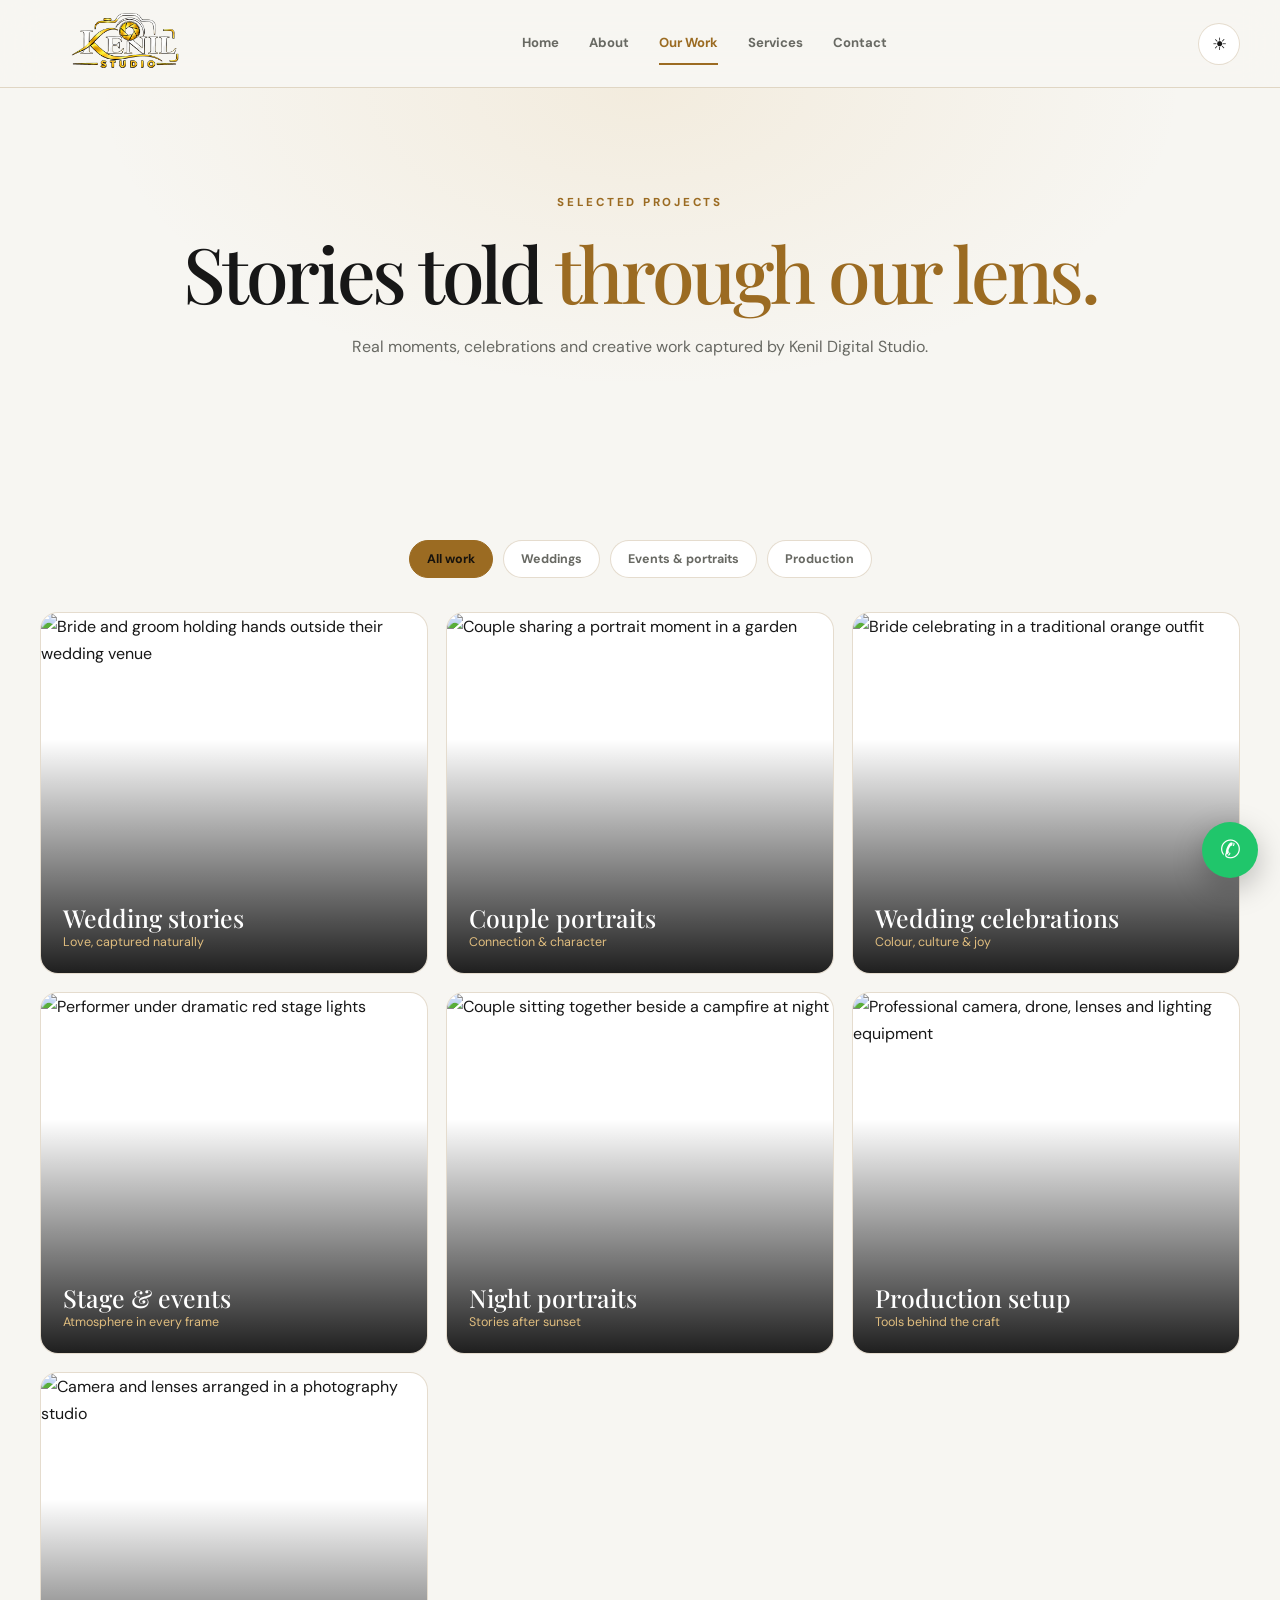
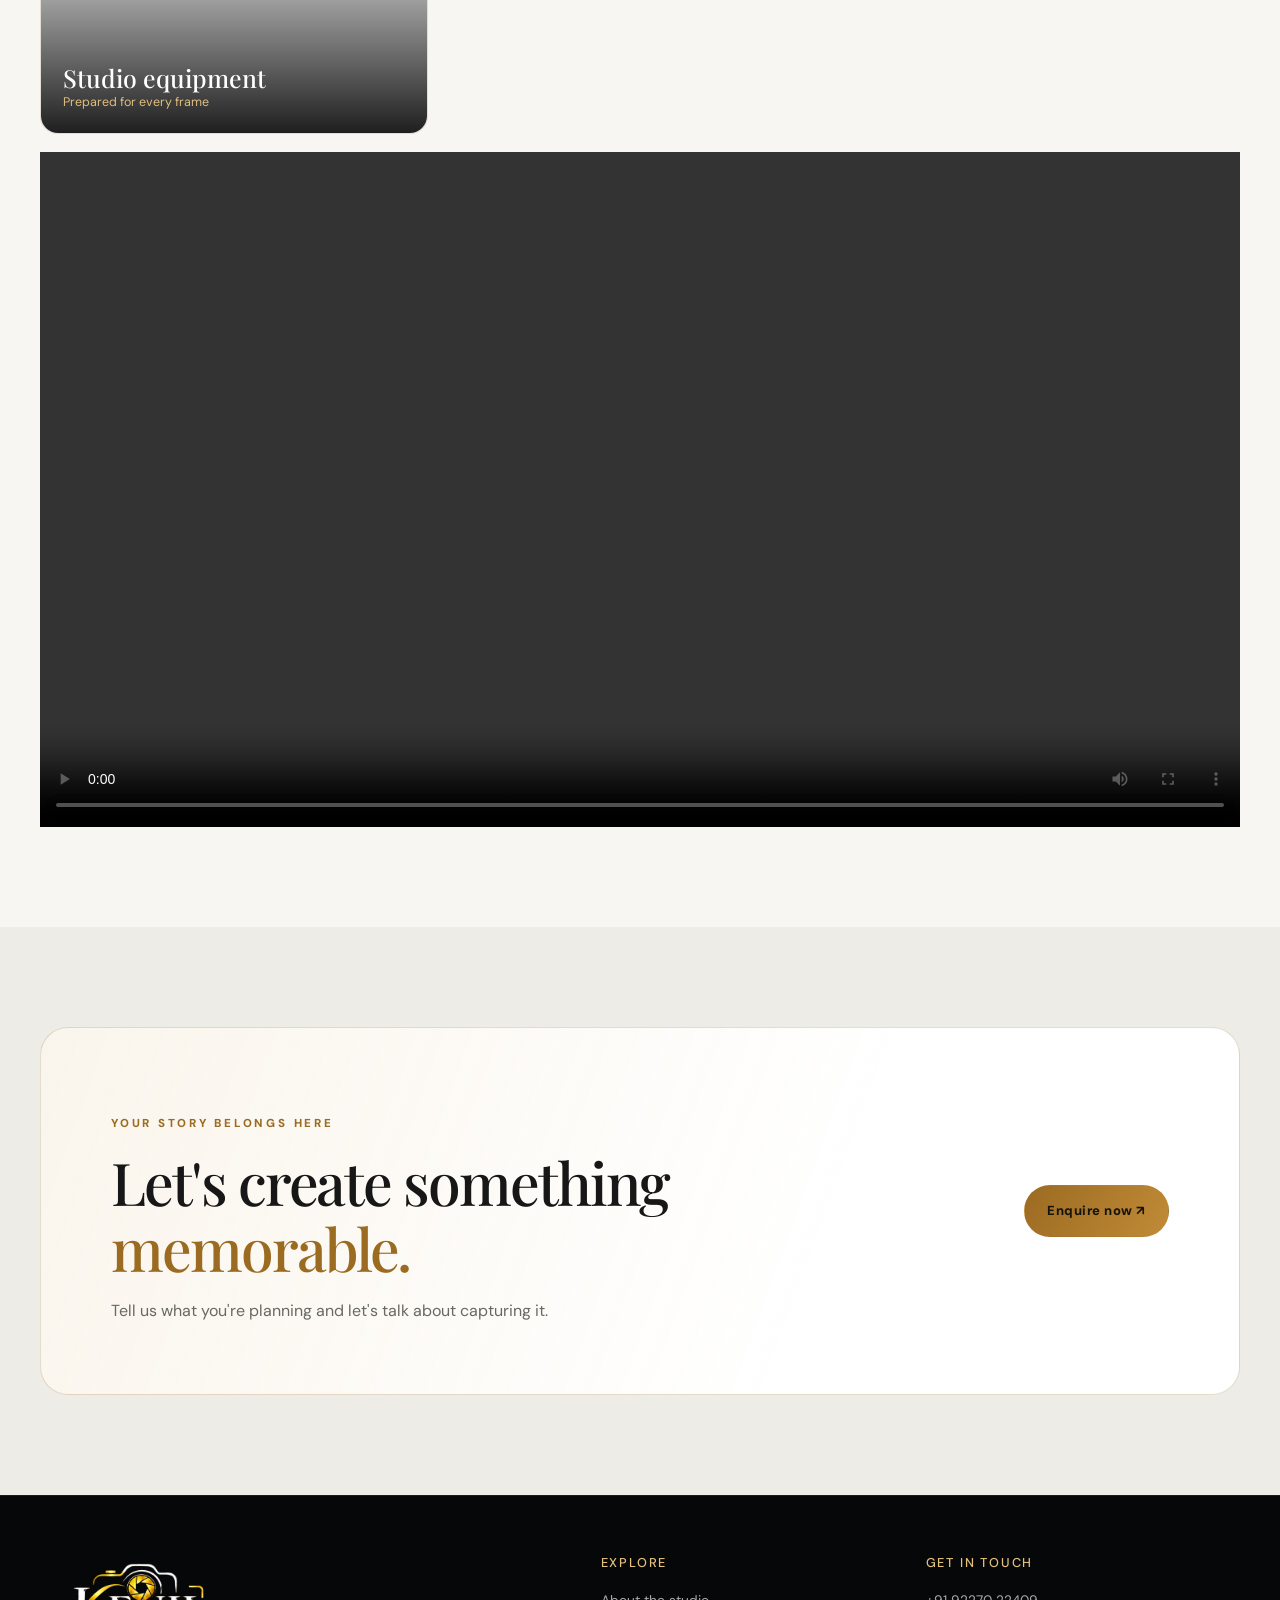
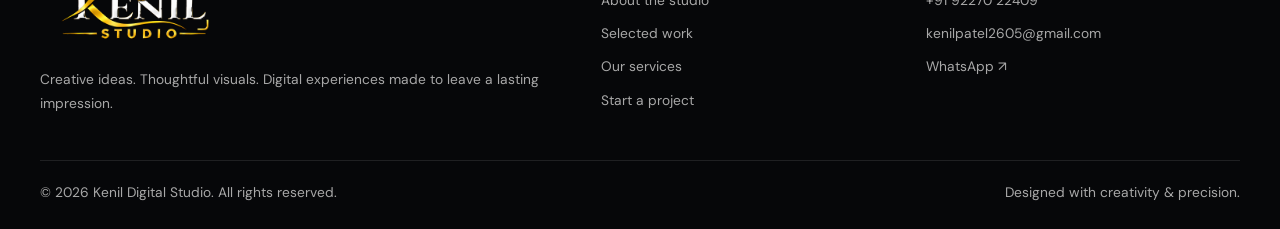
==== work.html @ 93519777 "Add files via upload" ====
<!DOCTYPE html>
<html lang="en">
<head>
  <meta charset="UTF-8">
  <meta name="viewport" content="width=device-width, initial-scale=1, viewport-fit=cover">
  <meta name="theme-color" content="#08090b">
  <meta name="description" content="Explore wedding photography, portraits, event visuals and production work by Kenil Digital Studio.">
  <title>Our Work | Kenil Digital Studio</title>
  <link rel="preconnect" href="https://fonts.googleapis.com">
  <link rel="preconnect" href="https://fonts.gstatic.com" crossorigin>
  <link rel="stylesheet" href="style.css">
</head>
<body>
<header class="site-header">
  <div class="container header-inner">
    <a class="brand" href="index.html" aria-label="Kenil Digital Studio home"><img src="kenil_studio_transparent.png" alt="Kenil Digital Studio logo"></a>
    <nav class="nav" id="primaryNav" aria-label="Main navigation">
      <a href="index.html">Home</a><a href="about.html">About</a><a href="work.html">Our Work</a><a href="services.html">Services</a><a href="contact.html">Contact</a>
    </nav>
    <div class="header-actions">
      <button class="theme-toggle" id="themeToggle" type="button" aria-label="Switch colour theme">☾</button>
      <button class="menu-toggle" id="menuToggle" type="button" aria-label="Open navigation" aria-controls="primaryNav" aria-expanded="false">☰</button>
    </div>
  </div>
</header>
<main>
  <section class="page-hero"><div class="container reveal"><p class="eyebrow">Selected projects</p><h1>Stories told <span class="gold">through our lens.</span></h1><p>Real moments, celebrations and creative work captured by Kenil Digital Studio.</p></div></section>
  <section class="section"><div class="container">
    <div class="portfolio-toolbar" role="group" aria-label="Filter portfolio by category">
      <button class="filter-btn active" type="button" data-filter="all" aria-pressed="true">All work</button>
      <button class="filter-btn" type="button" data-filter="weddings" aria-pressed="false">Weddings</button>
      <button class="filter-btn" type="button" data-filter="events" aria-pressed="false">Events & portraits</button>
      <button class="filter-btn" type="button" data-filter="production" aria-pressed="false">Production</button>
    </div>
    <div class="work-grid portfolio-grid">
      <article class="work-card reveal" data-category="weddings"><img src="assets/images/wedding-couple.webp" alt="Bride and groom holding hands outside their wedding venue" loading="lazy"><div class="work-caption"><h3>Wedding stories</h3><p>Love, captured naturally</p></div></article>
      <article class="work-card reveal" data-category="weddings"><img src="assets/images/couple-portrait.webp" alt="Couple sharing a portrait moment in a garden" loading="lazy"><div class="work-caption"><h3>Couple portraits</h3><p>Connection & character</p></div></article>
      <article class="work-card reveal" data-category="weddings"><img src="assets/images/wedding-celebration.webp" alt="Bride celebrating in a traditional orange outfit" loading="lazy"><div class="work-caption"><h3>Wedding celebrations</h3><p>Colour, culture & joy</p></div></article>
      <article class="work-card reveal" data-category="events"><img src="assets/images/stage-performance.webp" alt="Performer under dramatic red stage lights" loading="lazy"><div class="work-caption"><h3>Stage & events</h3><p>Atmosphere in every frame</p></div></article>
      <article class="work-card reveal" data-category="events"><img src="assets/images/campfire-story.webp" alt="Couple sitting together beside a campfire at night" loading="lazy"><div class="work-caption"><h3>Night portraits</h3><p>Stories after sunset</p></div></article>
      <article class="work-card reveal" data-category="production"><img src="assets/images/camera-equipment.webp" alt="Professional camera, drone, lenses and lighting equipment" loading="lazy"><div class="work-caption"><h3>Production setup</h3><p>Tools behind the craft</p></div></article>
      <article class="work-card reveal" data-category="production"><img src="assets/images/studio-equipment.webp" alt="Camera and lenses arranged in a photography studio" loading="lazy"><div class="work-caption"><h3>Studio equipment</h3><p>Prepared for every frame</p></div></article>
     <article class="video-card reveal" data-category="weddings">
   <video
     controls
     controlsList="nodownload noplaybackrate"
     disablePictureInPicture
     oncontextmenu="return false"
     preload="metadata"
     width="100%"
     aria-label="Cinematic memories video">
     <source src="PART_01.mp4" type="video/mp4">
   </video>
  </article>
    </div>
  </div></section>
  <section class="section section-soft"><div class="container"><div class="feature-band"><div><p class="eyebrow">Your story belongs here</p><h2>Let's create something <span class="gold">memorable.</span></h2><p>Tell us what you're planning and let's talk about capturing it.</p></div><a class="btn btn-primary" href="contact.html">Enquire now ↗</a></div></div></section>
</main>
<footer class="site-footer"><div class="container"><div class="footer-grid">
  <div class="footer-brand"><a href="index.html"><img src="kenil_studio_transparent.png" alt="Kenil Digital Studio"></a><p>Creative ideas. Thoughtful visuals. Digital experiences made to leave a lasting impression.</p></div>
  <div><h3>Explore</h3><div class="footer-links"><a href="about.html">About the studio</a><a href="work.html">Selected work</a><a href="services.html">Our services</a><a href="contact.html">Start a project</a></div></div>
  <div><h3>Get in touch</h3><div class="footer-links"><a href="tel:+919227022409">+91 92270 22409</a><a href="mailto:kenilpatel2605@gmail.com">kenilpatel2605@gmail.com</a><a href="https://wa.me/919227022409" target="_blank" rel="noopener noreferrer">WhatsApp ↗</a></div></div>
</div><div class="footer-bottom"><p>© <span data-year></span> Kenil Digital Studio. All rights reserved.</p><p>Designed with creativity & precision.</p></div></div></footer>
<a class="whatsapp-float" href="https://wa.me/919227022409?text=Hello%20Kenil%20Digital%20Studio%2C%20I%20would%20like%20to%20discuss%20a%20project." target="_blank" rel="noopener noreferrer" aria-label="Chat with us on WhatsApp">✆</a>
<script src="script.js" defer></script>
</body>
</html>
---- style.css ----
@import url('https://fonts.googleapis.com/css2?family=DM+Sans:wght@400;500;600;700;800&family=Manrope:wght@400;500;600;700;800&family=Playfair+Display:wght@500;600;700&display=swap');

:root{
  color-scheme:dark;
  --bg:#08090b; --bg-soft:#101216; --surface:#14171c; --surface-2:#1a1e24;
  --text:#f7f5ef; --muted:#a6a7aa; --gold:#d8ad62; --gold-2:#f2d49b;
  --line:rgba(216,173,98,.2); --header:rgba(8,9,11,.82);
  --shadow:0 24px 80px rgba(0,0,0,.28); --radius:22px;
  --max:1200px;
}
[data-theme="light"]{
  color-scheme:light;
  --bg:#f7f6f2; --bg-soft:#eeece6; --surface:#fff; --surface-2:#f4f1e9;
  --text:#171717; --muted:#686963; --gold:#9b6b22; --gold-2:#c18b37;
  --line:rgba(139,98,35,.22); --header:rgba(247,246,242,.88);
  --shadow:0 24px 70px rgba(48,39,22,.10);
}
*{box-sizing:border-box;margin:0;padding:0}
html{scroll-behavior:smooth;scroll-padding-top:90px}
body{font-family:"DM Sans",sans-serif;background:var(--bg);color:var(--text);line-height:1.7;overflow-x:hidden;transition:background .25s,color .25s}
body,button,input,textarea{font-family:"DM Sans",sans-serif}
a{color:inherit;text-decoration:none}
img{display:block;max-width:100%}
button{color:inherit}
.container{width:min(var(--max),calc(100% - 48px));margin-inline:auto}
.section{padding:100px 0}
.section-soft{background:var(--bg-soft)}
.eyebrow{font-size:.72rem;letter-spacing:.24em;text-transform:uppercase;font-weight:800;color:var(--gold);margin-bottom:16px}
h1,h2,h3,.serif{font-family:"Playfair Display",serif;font-weight:500;line-height:1.12}
h1{font-size:clamp(3rem,7vw,6.6rem);letter-spacing:-.045em}
h2{font-size:clamp(2.25rem,4.6vw,4rem);letter-spacing:-.035em}
h3{font-size:1.55rem}
p{color:var(--muted)}
.gold{color:var(--gold)}
.section-head{display:flex;justify-content:space-between;align-items:end;gap:30px;margin-bottom:42px}
.section-head p{max-width:440px}
.btn{display:inline-flex;align-items:center;justify-content:center;gap:12px;padding:14px 22px;border:1px solid var(--line);border-radius:999px;font-weight:800;font-size:.82rem;letter-spacing:.04em;transition:.25s;cursor:pointer}
.btn-primary{background:linear-gradient(120deg,var(--gold),var(--gold-2));color:#17130d;border-color:transparent}
.btn-primary:hover{transform:translateY(-3px);box-shadow:0 12px 30px rgba(216,173,98,.2)}
.btn-ghost:hover{border-color:var(--gold);color:var(--gold);transform:translateY(-2px)}
.text-link{color:var(--gold);font-weight:800;font-size:.86rem}
.text-link span{display:inline-block;transition:transform .2s}
.text-link:hover span{transform:translateX(5px)}
.site-header{height:88px;position:sticky;top:0;z-index:1000;background:var(--header);backdrop-filter:blur(18px);border-bottom:1px solid var(--line)}
.header-inner{height:100%;display:flex;align-items:center;justify-content:space-between;gap:24px}
.brand{display:flex;align-items:center;width:170px;height:72px;overflow:hidden}
.brand img{width:100%;height:100%;object-fit:contain}
.nav{display:flex;align-items:center;gap:30px}
.nav a{font-size:.82rem;font-weight:700;color:var(--muted);transition:.2s;position:relative}
.nav a:hover,.nav a.active{color:var(--gold)}
.nav a.active:after{content:"";position:absolute;left:0;right:0;bottom:-10px;height:2px;background:var(--gold)}
.header-actions{display:flex;align-items:center;gap:12px}
.theme-toggle,.menu-toggle{width:42px;height:42px;border:1px solid var(--line);border-radius:50%;background:var(--surface);display:grid;place-items:center;cursor:pointer;font-size:1.05rem;transition:.2s}
.theme-toggle:hover,.menu-toggle:hover{border-color:var(--gold);color:var(--gold)}
.menu-toggle{display:none}
.hero{position:relative;min-height:690px;display:flex;align-items:center;overflow:hidden;padding:90px 0 105px;background:radial-gradient(ellipse at 78% 45%,rgba(216,173,98,.15),transparent 38%),var(--bg)}
.hero:before{content:"";position:absolute;width:560px;height:560px;border:1px solid var(--line);border-radius:50%;right:-110px;top:40px;box-shadow:0 0 0 50px rgba(216,173,98,.025),0 0 0 100px rgba(216,173,98,.02)}
.hero-grid{position:relative;z-index:1;display:grid;grid-template-columns:1.15fr .85fr;align-items:center;gap:45px}
.hero-copy{max-width:760px}
.hero-copy h1{margin-bottom:25px}
.hero-copy>p:not(.eyebrow){max-width:570px;font-size:1.05rem;margin-bottom:32px}
.hero-buttons{display:flex;flex-wrap:wrap;gap:13px}
.hero-art{min-height:420px;position:relative;display:grid;place-items:center}
.hero-ring{width:min(390px,80vw);aspect-ratio:1;border-radius:50%;border:1px solid rgba(216,173,98,.65);position:relative;display:grid;place-items:center;animation:slowspin 30s linear infinite}
.hero-ring:before,.hero-ring:after{content:"";position:absolute;border:1px solid var(--line);border-radius:50%}
.hero-ring:before{inset:26px}.hero-ring:after{inset:58px}
.hero-logo{width:70%;height:70%;object-fit:contain;filter:drop-shadow(0 15px 35px rgba(0,0,0,.28));animation:counterspin 30s linear infinite}
.hero-stamp{position:absolute;right:0;bottom:35px;background:var(--surface);border:1px solid var(--line);padding:18px 22px;border-radius:15px;box-shadow:var(--shadow)}
.hero-stamp strong{display:block;color:var(--gold);font-size:.72rem;letter-spacing:.14em}
.hero-stamp span{font-family:"Playfair Display";font-size:1.2rem}
@keyframes slowspin{to{transform:rotate(360deg)}}@keyframes counterspin{to{transform:rotate(-360deg)}}
.trust-strip{border-block:1px solid var(--line);padding:22px 0;background:var(--bg-soft)}
.trust-inner{display:flex;justify-content:space-between;gap:20px;flex-wrap:wrap}
.trust-inner span{font-size:.75rem;letter-spacing:.12em;text-transform:uppercase;color:var(--muted);font-weight:800}
.intro-grid{display:grid;grid-template-columns:.9fr 1.1fr;gap:80px;align-items:start}
.intro-statement{font-family:"Playfair Display";font-size:clamp(2rem,3.4vw,3.3rem);line-height:1.25}
.intro-copy p+p{margin-top:16px}
.intro-copy .text-link{display:inline-block;margin-top:24px}
.cards{display:grid;grid-template-columns:repeat(3,1fr);gap:18px}
.service-card{background:var(--surface);border:1px solid var(--line);border-radius:var(--radius);padding:30px;min-height:230px;transition:.28s;position:relative;overflow:hidden}
.service-card:before{content:"";position:absolute;width:150px;height:150px;border-radius:50%;right:-85px;top:-85px;background:rgba(216,173,98,.08);transition:.3s}
.service-card:hover{transform:translateY(-7px);border-color:var(--gold);box-shadow:var(--shadow)}
.service-card:hover:before{transform:scale(1.5)}
.card-no{color:var(--gold);font-size:.75rem;font-weight:800;letter-spacing:.14em}
.service-card h3{margin:28px 0 12px}
.service-card p{font-size:.9rem}
.card-arrow{position:absolute;right:28px;bottom:28px;color:var(--gold);font-size:1.2rem}
.feature-band{background:linear-gradient(110deg,rgba(216,173,98,.12),transparent 65%),var(--surface);border:1px solid var(--line);border-radius:28px;padding:clamp(30px,6vw,70px);display:flex;align-items:center;justify-content:space-between;gap:35px}
.feature-band>div{max-width:690px}
.feature-band p{margin-top:16px}
.page-hero{padding:105px 0 80px;text-align:center;background:radial-gradient(ellipse at 50% 0,rgba(216,173,98,.14),transparent 60%)}
.page-hero h1{font-size:clamp(2.8rem,6vw,5.3rem)}
.page-hero>p:last-child{margin:18px auto 0;max-width:620px}
.about-grid{display:grid;grid-template-columns:1fr 1fr;gap:70px;align-items:center}
.about-visual{min-height:390px;border:1px solid var(--line);border-radius:28px;background:radial-gradient(circle,rgba(216,173,98,.18),transparent 62%),var(--surface);display:grid;place-items:center;overflow:hidden}
.about-visual img{width:80%;max-height:310px;object-fit:contain}
.about-copy p{margin-top:16px}
.values-grid{display:grid;grid-template-columns:repeat(4,1fr);gap:16px}
.value-card{padding:24px;border-top:1px solid var(--gold);background:var(--surface)}
.value-card b{color:var(--gold);font-size:.8rem}
.value-card h3{margin:22px 0 10px}
.value-card p{font-size:.88rem}
.work-toolbar{display:flex;gap:10px;flex-wrap:wrap;margin-bottom:28px}
.filter-btn{padding:9px 16px;border-radius:999px;border:1px solid var(--line);background:var(--surface);font-size:.78rem;font-weight:800;cursor:pointer;color:var(--muted)}
.filter-btn.active,.filter-btn:hover{background:var(--gold);color:#17130d;border-color:var(--gold)}
.work-grid{display:grid;grid-template-columns:repeat(3,1fr);gap:18px}
.work-card{position:relative;min-height:290px;border-radius:18px;overflow:hidden;background:var(--surface);border:1px solid var(--line);isolation:isolate}
.work-card[hidden]{display:none}
.work-card img{width:100%;height:100%;min-height:290px;object-fit:cover;transition:transform .6s}
.work-card:hover img{transform:scale(1.07)}
.work-card:after{content:"";position:absolute;inset:35% 0 0;background:linear-gradient(transparent,rgba(0,0,0,.88));z-index:0}
.portfolio-grid .video-card {
    grid-column: 1 / -1;
    width: 100%;
    overflow: hidden;
}

.portfolio-grid .video-card video {
    display: block;
    width: 100%;
    height: auto;
    aspect-ratio: 16 / 9;
    object-fit: contain;
    background: #000;
}
.work-caption{position:absolute;z-index:1;bottom:20px;left:22px;right:22px}
.work-caption h3{color:#fff}.work-caption p{color:#e0bd7e;font-size:.78rem}
.services-list{display:grid;grid-template-columns:repeat(2,1fr);gap:16px}
.service-row{display:flex;gap:22px;padding:28px;border:1px solid var(--line);border-radius:18px;background:var(--surface)}
.service-row .card-no{font-size:1rem}
.service-row p{font-size:.9rem;margin-top:8px}
.contact-grid{display:grid;grid-template-columns:.85fr 1.15fr;gap:60px;align-items:start}
.contact-details{margin-top:28px;display:grid;gap:15px}
.contact-detail{padding:15px 18px;border:1px solid var(--line);border-radius:14px;background:var(--surface)}
.contact-detail small{display:block;color:var(--gold);font-weight:800;letter-spacing:.1em;text-transform:uppercase;font-size:.66rem}
.contact-detail a,.contact-detail span{font-weight:700;overflow-wrap:anywhere}
.contact-form{padding:30px;background:var(--surface);border:1px solid var(--line);border-radius:22px;box-shadow:var(--shadow)}
.form-grid{display:grid;grid-template-columns:1fr 1fr;gap:17px}
.field{display:grid;gap:8px;margin-bottom:17px}
.field.full{grid-column:1/-1}
.field label{font-size:.78rem;font-weight:800}
.field input,.field textarea,.field select{width:100%;padding:14px 15px;border:1px solid var(--line);border-radius:11px;background:var(--bg);color:var(--text);outline:none}
.field input:focus,.field textarea:focus,.field select:focus{border-color:var(--gold);box-shadow:0 0 0 3px rgba(216,173,98,.1)}
.field textarea{resize:vertical;min-height:135px}
.form-note{font-size:.78rem;margin:12px 0}
.site-footer{background:#060709;color:#f7f5ef;padding:60px 0 24px;border-top:1px solid var(--line)}
.footer-grid{display:grid;grid-template-columns:1.3fr .7fr .8fr;gap:50px;padding-bottom:45px}
.footer-brand img{width:190px;height:100px;object-fit:contain;margin-bottom:12px}
.site-footer p,.site-footer a{color:#a8a8a8;font-size:.86rem}
.site-footer h3{font-family:"DM Sans";font-size:.8rem;color:#e5c17e;letter-spacing:.14em;text-transform:uppercase;margin-bottom:18px}
.footer-links{display:grid;gap:10px}
.footer-links a:hover{color:#e5c17e}
.footer-bottom{border-top:1px solid rgba(255,255,255,.1);padding-top:20px;display:flex;justify-content:space-between;gap:20px;flex-wrap:wrap}
.whatsapp-float{position:fixed;right:22px;bottom:22px;z-index:900;width:56px;height:56px;border-radius:50%;display:grid;place-items:center;background:#20c66b;color:#fff;font-size:1.55rem;box-shadow:0 10px 30px rgba(0,0,0,.25);transition:.2s}
.whatsapp-float:hover{transform:translateY(-4px) scale(1.04)}
.reveal{opacity:0;transform:translateY(22px);transition:opacity .7s,transform .7s}
.reveal.visible{opacity:1;transform:none}
@media(max-width:900px){
 .nav{gap:17px}.hero-grid{grid-template-columns:1fr .7fr}.hero-art{min-height:330px}
 .cards{grid-template-columns:repeat(2,1fr)}.values-grid{grid-template-columns:repeat(2,1fr)}
 .intro-grid,.about-grid,.contact-grid{gap:38px}.work-grid{grid-template-columns:repeat(2,1fr)}
}
@media(max-width:700px){
 .container{width:min(100% - 36px,var(--max))}.section{padding:72px 0}
 .site-header{height:74px}.brand{width:142px;height:62px}.menu-toggle{display:grid}
 .nav{display:none;position:absolute;top:74px;left:0;right:0;padding:18px 24px 24px;background:var(--bg);border-bottom:1px solid var(--line);box-shadow:var(--shadow);flex-direction:column;align-items:stretch;gap:0}
 .nav.open{display:flex}.nav a{padding:13px 4px;border-bottom:1px solid var(--line)}.nav a.active:after{display:none}
 .header-actions{gap:8px}.hero{min-height:auto;padding:78px 0 82px}.hero-grid{grid-template-columns:1fr;gap:35px}
 .hero-art{min-height:260px;max-width:420px;width:100%;margin:auto}.hero-ring{width:255px}.hero-stamp{right:0;bottom:0;padding:12px 16px}
 .hero-copy>p:not(.eyebrow){font-size:.96rem}.trust-inner{justify-content:center;text-align:center;gap:12px 24px}
 .section-head{display:block}.section-head>p{margin-top:16px}.intro-grid,.about-grid,.contact-grid{grid-template-columns:1fr}
 .cards,.services-list,.work-grid{grid-template-columns:1fr}.service-card{min-height:205px}
 .work-card,.work-card img{min-height:260px}.values-grid{grid-template-columns:1fr 1fr}
 .feature-band{display:block}.feature-band .btn{margin-top:24px}
 .page-hero{padding:78px 0 58px}.contact-form{padding:22px}
 .footer-grid{grid-template-columns:1fr 1fr;gap:32px}.footer-brand{grid-column:1/-1}
}
@media(max-width:430px){
 .container{width:calc(100% - 30px)}h1{font-size:2.75rem}
 .hero-buttons .btn{width:100%}.values-grid,.form-grid,.footer-grid{grid-template-columns:1fr}
 .footer-brand{grid-column:auto}.footer-bottom{display:block}.footer-bottom>*{display:block;margin-top:8px}
 .theme-toggle,.menu-toggle{width:39px;height:39px}
}
@media(prefers-reduced-motion:reduce){*,*::before,*::after{scroll-behavior:auto!important;animation-duration:.01ms!important;transition-duration:.01ms!important}}


/* Portfolio video card and filtering */
.work-card[hidden],
.video-card[hidden] {
  display: none !important;
}

.video-card {
  min-height: 290px;
}

.video-card video {
  display: block;
  width: 100%;
  height: 100%;
  min-height: 290px;
  object-fit: cover;
  background: #000;
}

@media (max-width: 700px) {
  .video-card,
  .video-card video {
    min-height: 260px;
  }
}


/* Portfolio page, accessibility and responsive refinements */
.page-hero .container > p:not(.eyebrow) { margin: 18px auto 0; max-width: 680px; }
.portfolio-toolbar { display:flex; flex-wrap:wrap; gap:10px; justify-content:center; margin:0 0 34px; }
.filter-btn { appearance:none; border:1px solid var(--line); border-radius:999px; background:var(--surface); color:var(--muted); padding:10px 17px; font:700 .78rem "DM Sans",sans-serif; cursor:pointer; transition:background .2s,color .2s,border-color .2s,transform .2s; }
.filter-btn:hover,.filter-btn:focus-visible { border-color:var(--gold); color:var(--gold); outline:none; }
.filter-btn.active { background:var(--gold); color:#17130d; border-color:var(--gold); }
.portfolio-grid .work-card { min-height:360px; }
.portfolio-grid .work-card img { min-height:360px; }
.work-card img { object-position:center; }
.brand:focus-visible,.btn:focus-visible,.nav a:focus-visible,.whatsapp-float:focus-visible,.theme-toggle:focus-visible,.menu-toggle:focus-visible { outline:2px solid var(--gold); outline-offset:4px; }
button:disabled { opacity:.6; cursor:not-allowed; }
@media(max-width:700px) { .portfolio-toolbar { justify-content:flex-start; } .portfolio-grid .work-card,.portfolio-grid .work-card img { min-height:300px; } }
@media(prefers-reduced-motion:reduce) { .reveal { opacity:1; transform:none; } }
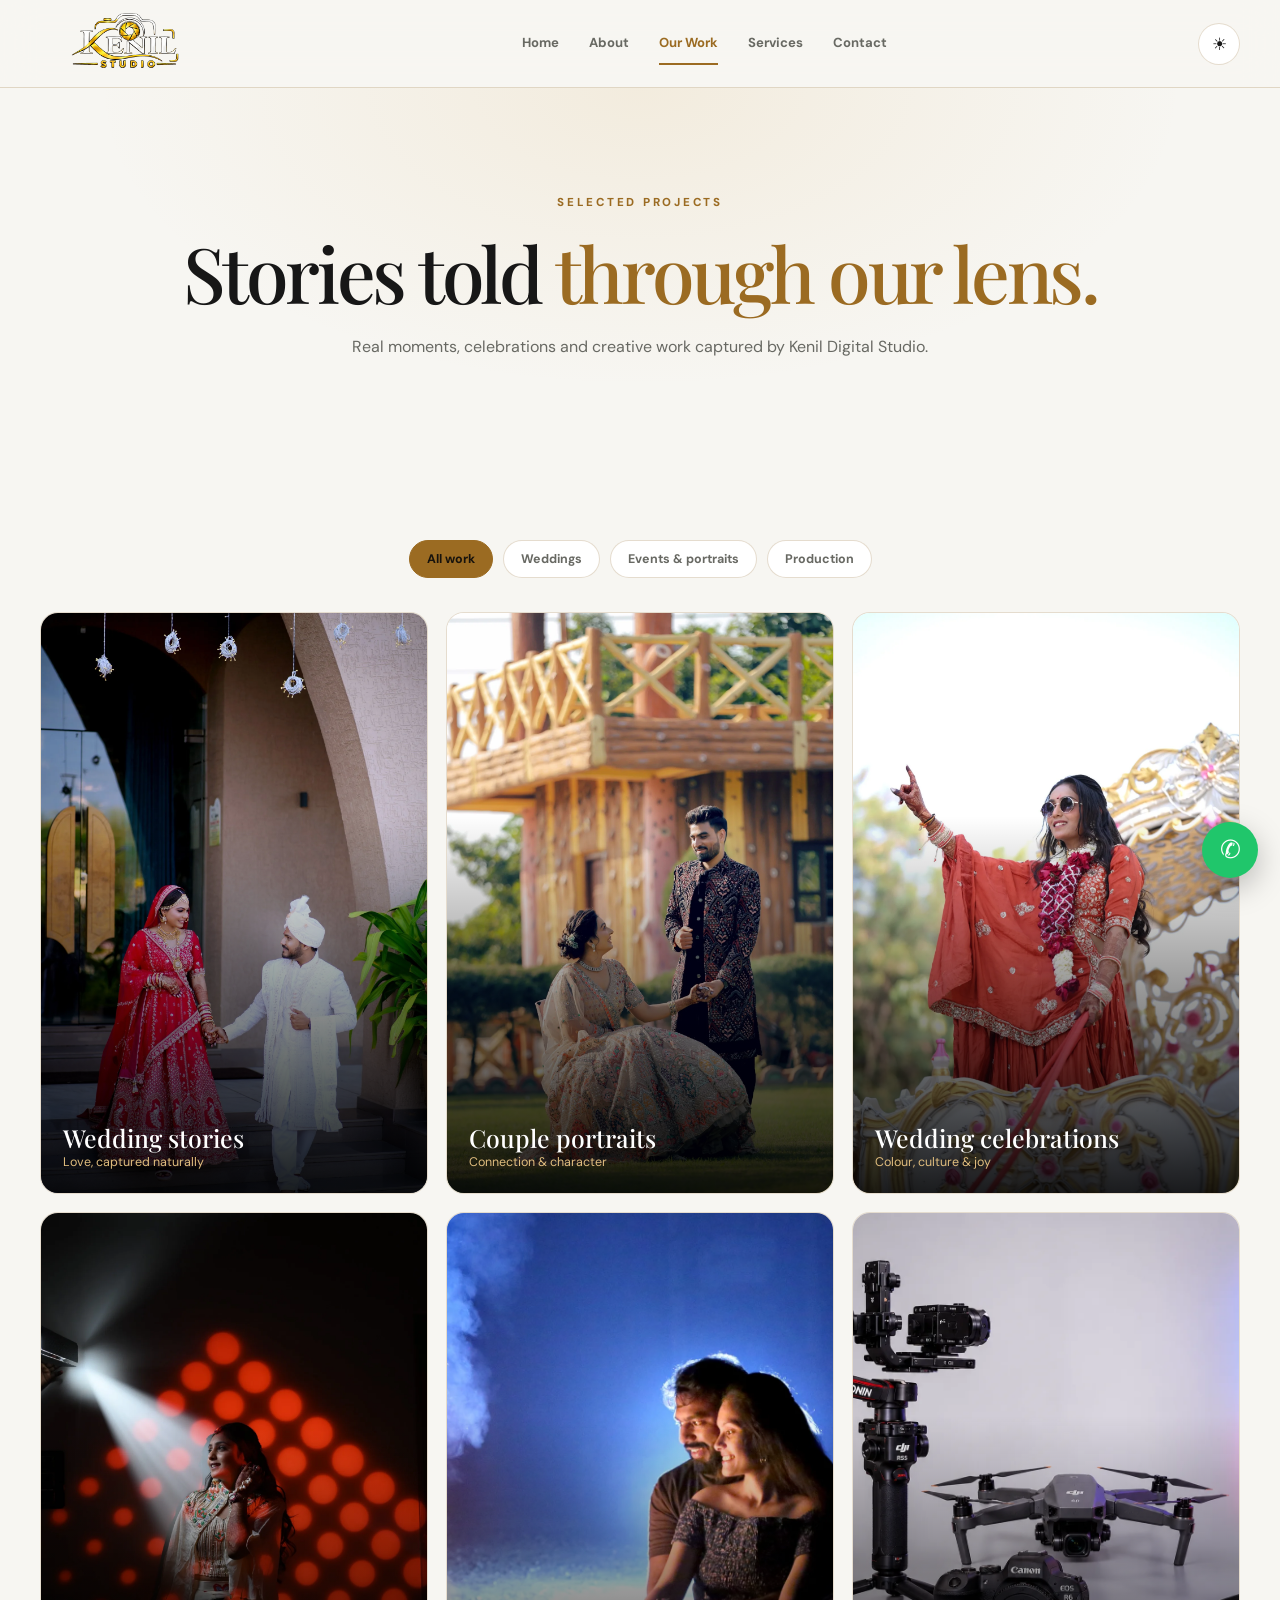
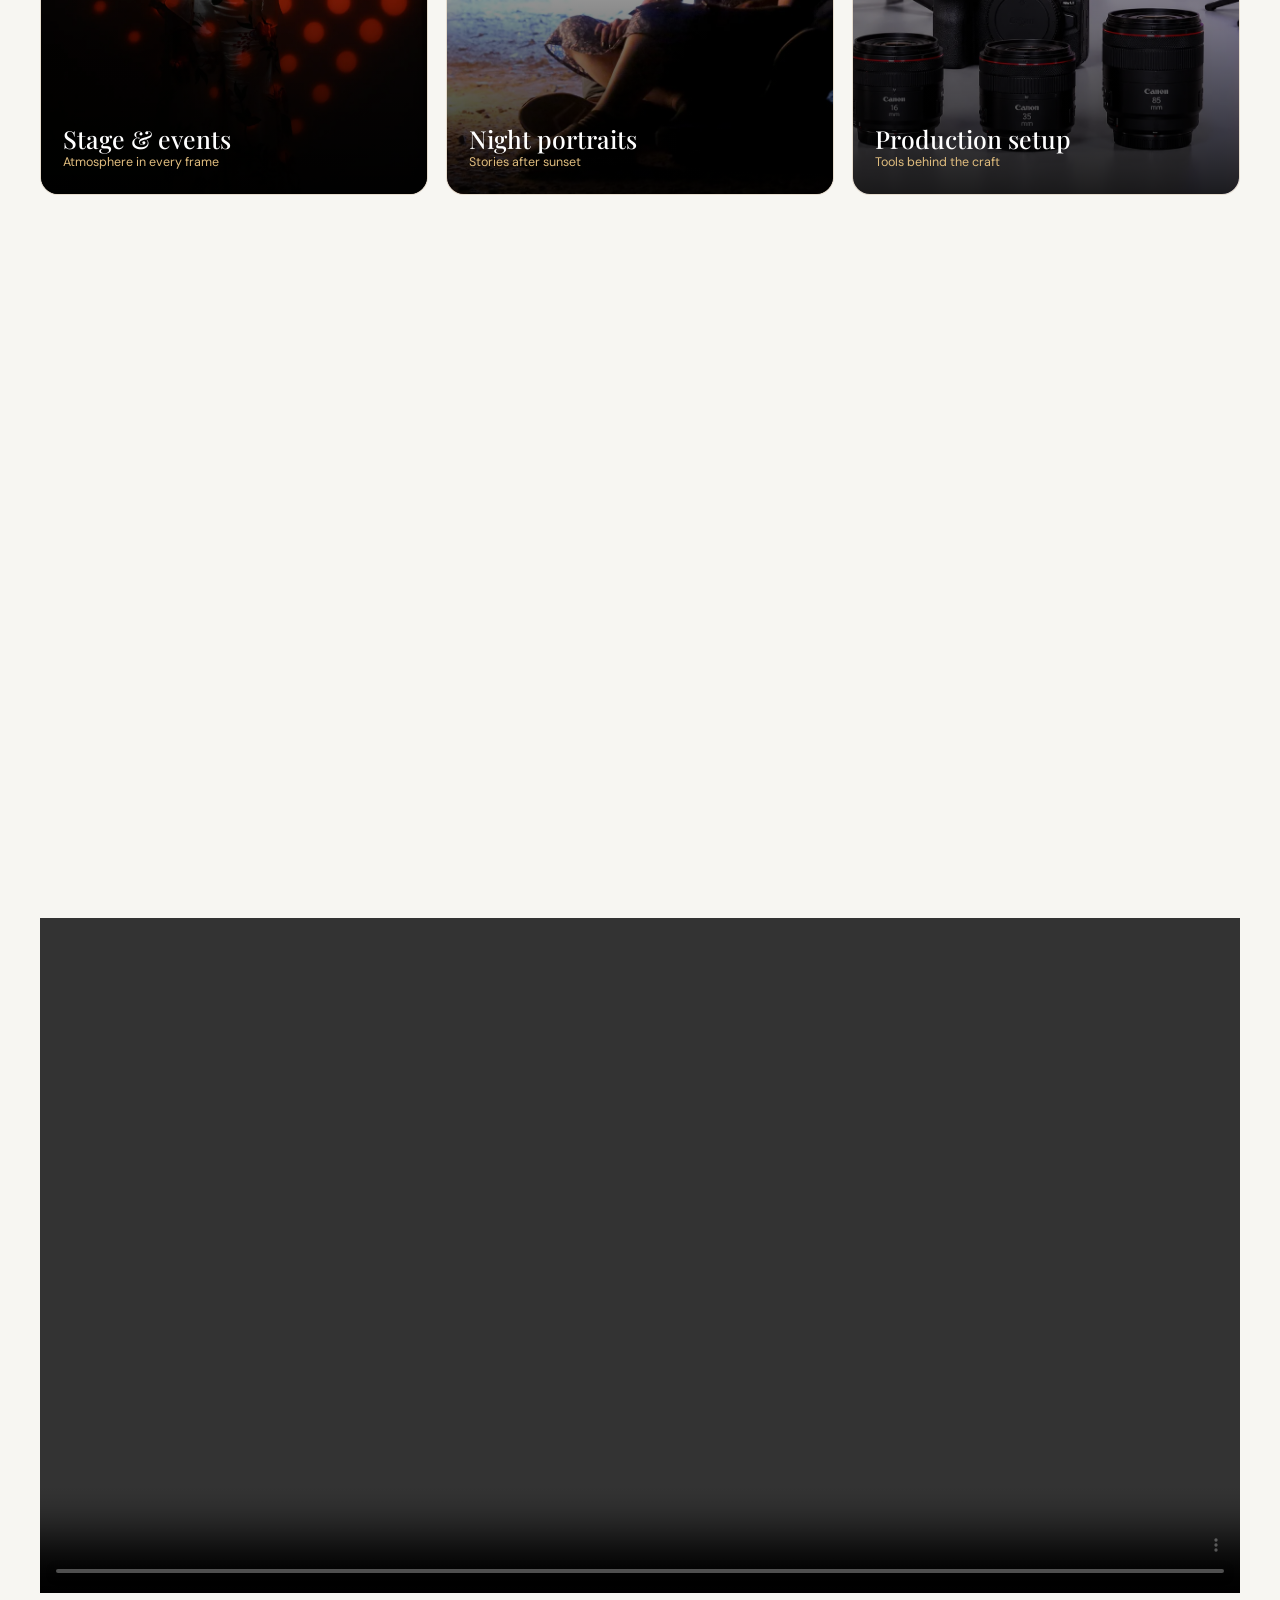
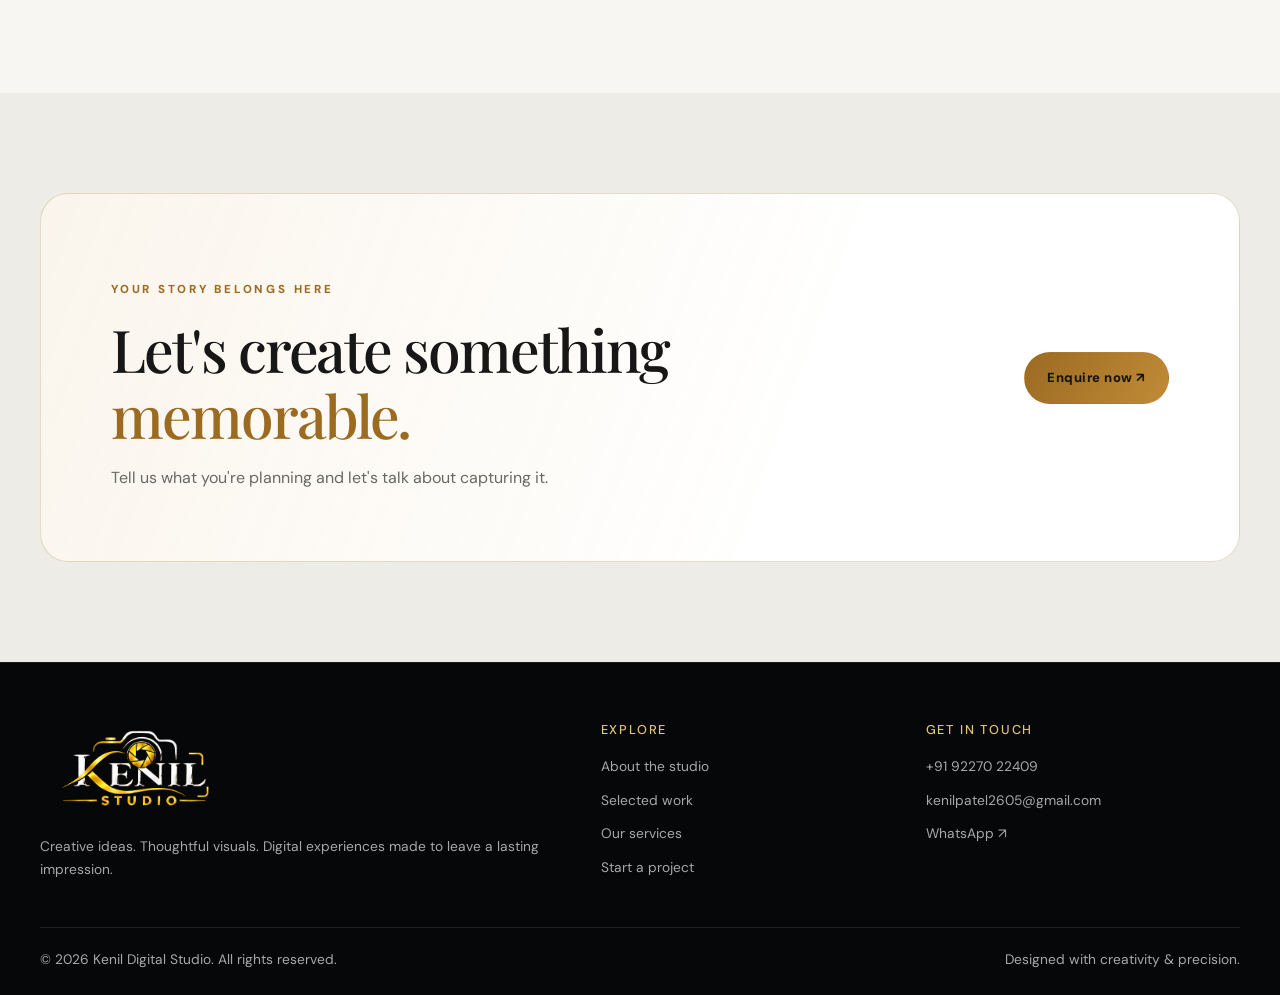
==== commit 37423e29: "Duplicate wedding and event articles in work.html" ====
--- a/work.html
+++ b/work.html
@@ -33,13 +33,13 @@
       <button class="filter-btn" type="button" data-filter="production" aria-pressed="false">Production</button>
     </div>
     <div class="work-grid portfolio-grid">
-      <article class="work-card reveal" data-category="weddings"><img src="assets/images/wedding-couple.webp" alt="Bride and groom holding hands outside their wedding venue" loading="lazy"><div class="work-caption"><h3>Wedding stories</h3><p>Love, captured naturally</p></div></article>
-      <article class="work-card reveal" data-category="weddings"><img src="assets/images/couple-portrait.webp" alt="Couple sharing a portrait moment in a garden" loading="lazy"><div class="work-caption"><h3>Couple portraits</h3><p>Connection & character</p></div></article>
-      <article class="work-card reveal" data-category="weddings"><img src="assets/images/wedding-celebration.webp" alt="Bride celebrating in a traditional orange outfit" loading="lazy"><div class="work-caption"><h3>Wedding celebrations</h3><p>Colour, culture & joy</p></div></article>
-      <article class="work-card reveal" data-category="events"><img src="assets/images/stage-performance.webp" alt="Performer under dramatic red stage lights" loading="lazy"><div class="work-caption"><h3>Stage & events</h3><p>Atmosphere in every frame</p></div></article>
-      <article class="work-card reveal" data-category="events"><img src="assets/images/campfire-story.webp" alt="Couple sitting together beside a campfire at night" loading="lazy"><div class="work-caption"><h3>Night portraits</h3><p>Stories after sunset</p></div></article>
-      <article class="work-card reveal" data-category="production"><img src="assets/images/camera-equipment.webp" alt="Professional camera, drone, lenses and lighting equipment" loading="lazy"><div class="work-caption"><h3>Production setup</h3><p>Tools behind the craft</p></div></article>
-      <article class="work-card reveal" data-category="production"><img src="assets/images/studio-equipment.webp" alt="Camera and lenses arranged in a photography studio" loading="lazy"><div class="work-caption"><h3>Studio equipment</h3><p>Prepared for every frame</p></div></article>
+      <article class="work-card reveal" data-category="weddings"><img src="wedding-couple.webp" alt="Bride and groom holding hands outside their wedding venue" loading="lazy"><div class="work-caption"><h3>Wedding stories</h3><p>Love, captured naturally</p></div></article>
+      <article class="work-card reveal" data-category="weddings"><img src="couple-portrait.webp" alt="Couple sharing a portrait moment in a garden" loading="lazy"><div class="work-caption"><h3>Couple portraits</h3><p>Connection & character</p></div></article>
+      <article class="work-card reveal" data-category="weddings"><img src="wedding-celebration.webp" alt="Bride celebrating in a traditional orange outfit" loading="lazy"><div class="work-caption"><h3>Wedding celebrations</h3><p>Colour, culture & joy</p></div></article>
+      <article class="work-card reveal" data-category="events"><img src="stage-performance.webp" alt="Performer under dramatic red stage lights" loading="lazy"><div class="work-caption"><h3>Stage & events</h3><p>Atmosphere in every frame</p></div></article>
+      <article class="work-card reveal" data-category="events"><img src="campfire-story.webp" alt="Couple sitting together beside a campfire at night" loading="lazy"><div class="work-caption"><h3>Night portraits</h3><p>Stories after sunset</p></div></article>
+      <article class="work-card reveal" data-category="production"><img src="camera-equipment.webp" alt="Professional camera, drone, lenses and lighting equipment" loading="lazy"><div class="work-caption"><h3>Production setup</h3><p>Tools behind the craft</p></div></article>
+      <article class="work-card reveal" data-category="production"><img src="studio-equipment.webp" alt="Camera and lenses arranged in a photography studio" loading="lazy"><div class="work-caption"><h3>Studio equipment</h3><p>Prepared for every frame</p></div></article>
      <article class="video-card reveal" data-category="weddings">
    <video
      controls
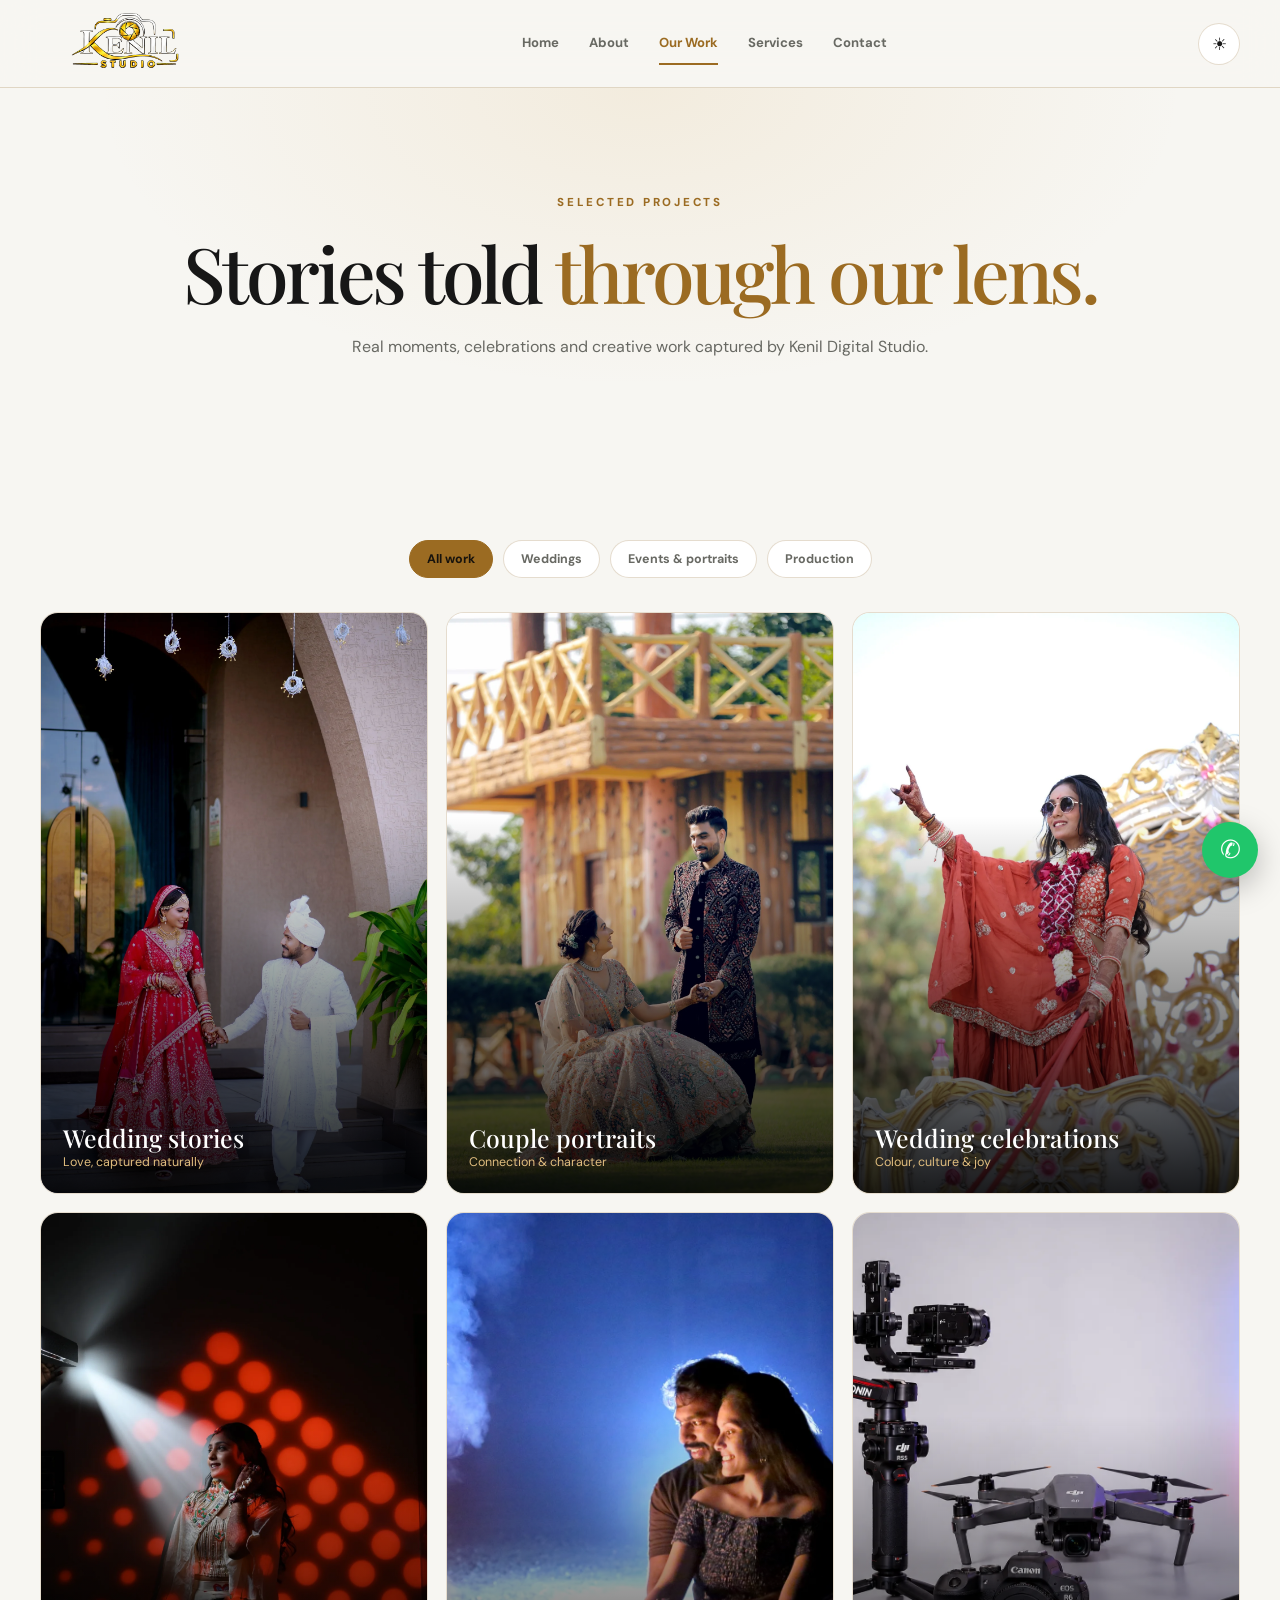
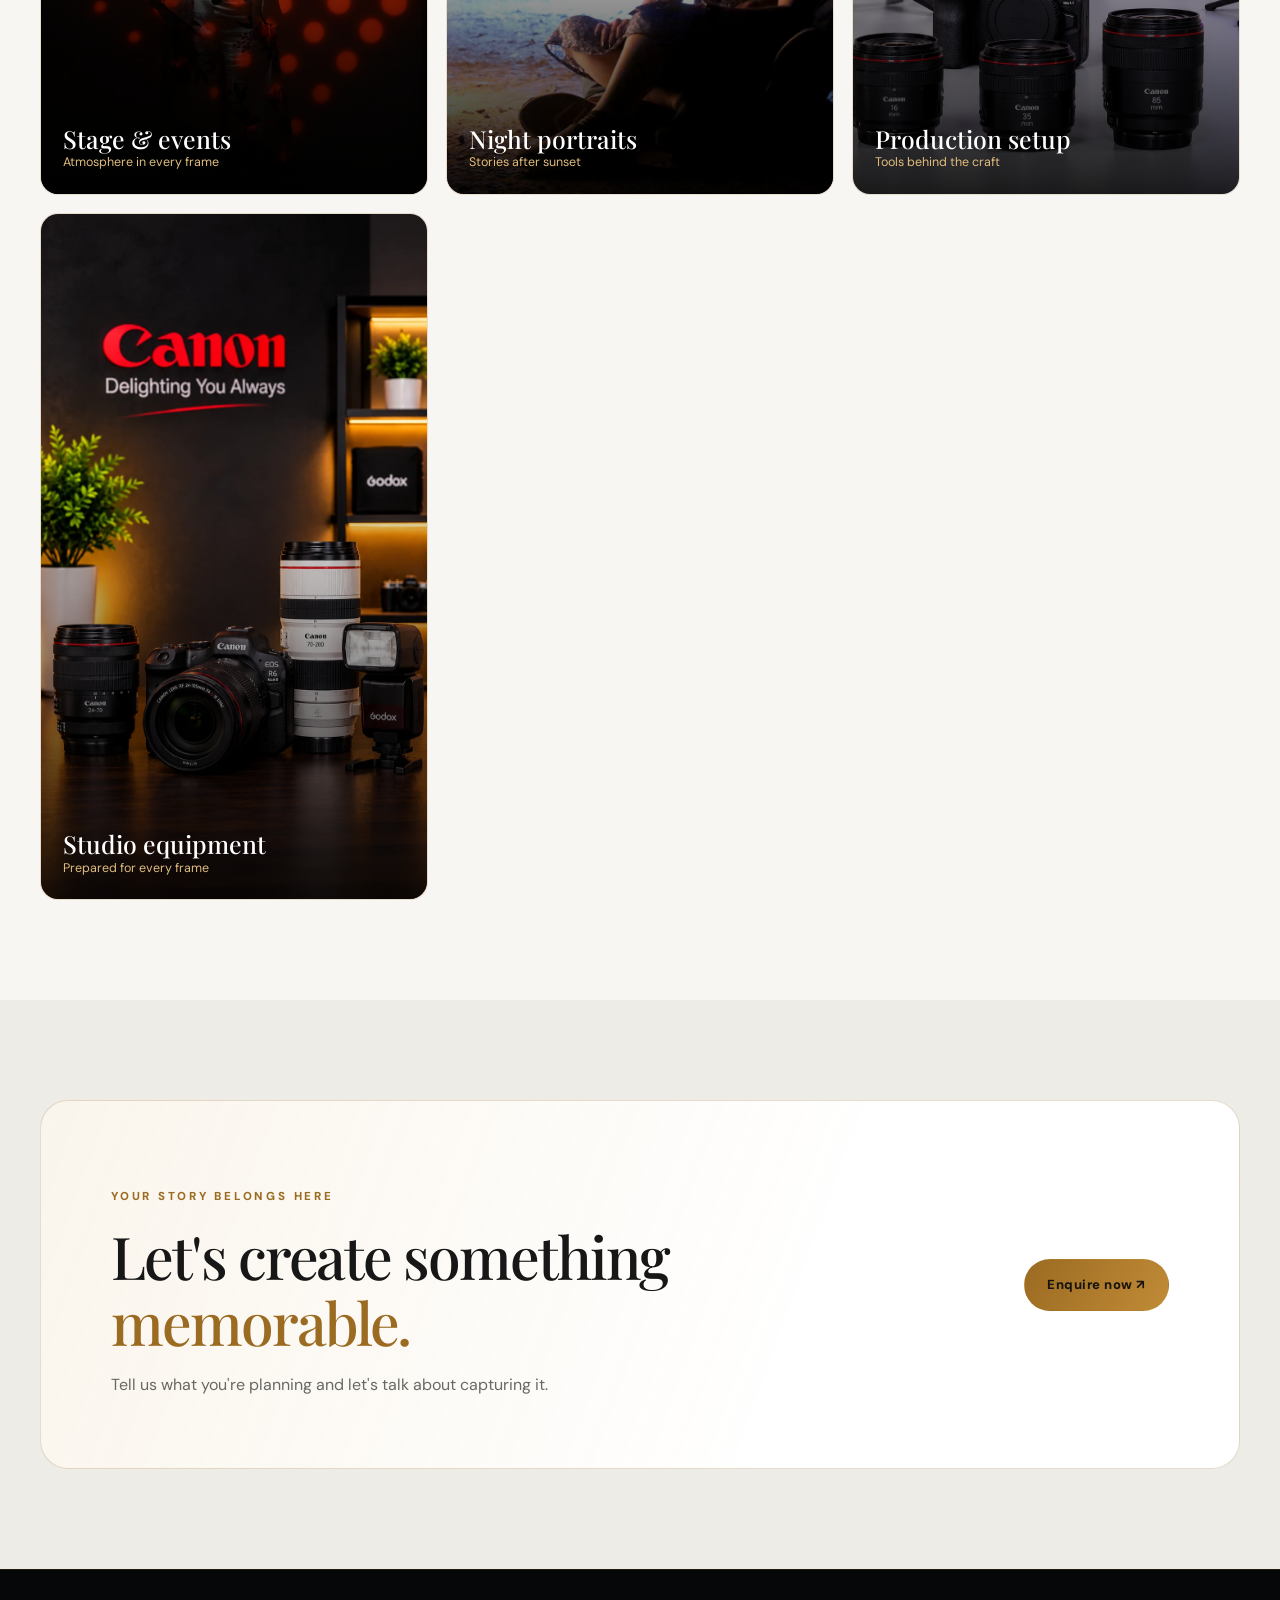
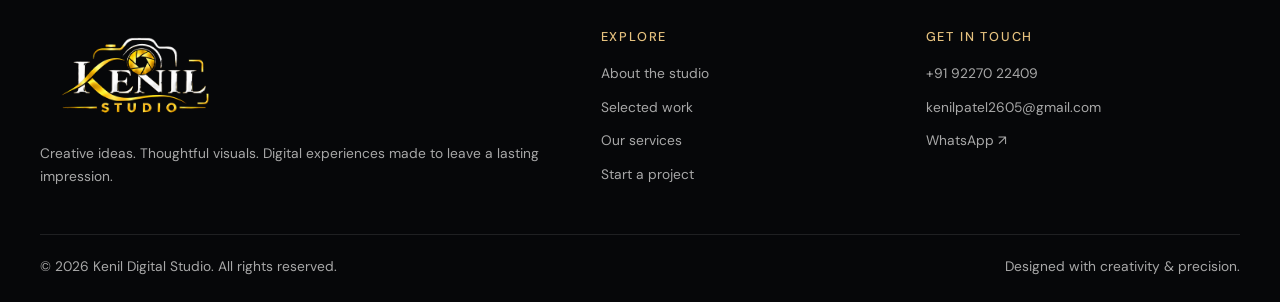
==== commit 4d19abd5: "Update work.html" ====
--- a/work.html
+++ b/work.html
@@ -40,18 +40,6 @@
       <article class="work-card reveal" data-category="events"><img src="campfire-story.webp" alt="Couple sitting together beside a campfire at night" loading="lazy"><div class="work-caption"><h3>Night portraits</h3><p>Stories after sunset</p></div></article>
       <article class="work-card reveal" data-category="production"><img src="camera-equipment.webp" alt="Professional camera, drone, lenses and lighting equipment" loading="lazy"><div class="work-caption"><h3>Production setup</h3><p>Tools behind the craft</p></div></article>
       <article class="work-card reveal" data-category="production"><img src="studio-equipment.webp" alt="Camera and lenses arranged in a photography studio" loading="lazy"><div class="work-caption"><h3>Studio equipment</h3><p>Prepared for every frame</p></div></article>
-     <article class="video-card reveal" data-category="weddings">
-   <video
-     controls
-     controlsList="nodownload noplaybackrate"
-     disablePictureInPicture
-     oncontextmenu="return false"
-     preload="metadata"
-     width="100%"
-     aria-label="Cinematic memories video">
-     <source src="PART_01.mp4" type="video/mp4">
-   </video>
-  </article>
     </div>
   </div></section>
   <section class="section section-soft"><div class="container"><div class="feature-band"><div><p class="eyebrow">Your story belongs here</p><h2>Let's create something <span class="gold">memorable.</span></h2><p>Tell us what you're planning and let's talk about capturing it.</p></div><a class="btn btn-primary" href="contact.html">Enquire now ↗</a></div></div></section>
